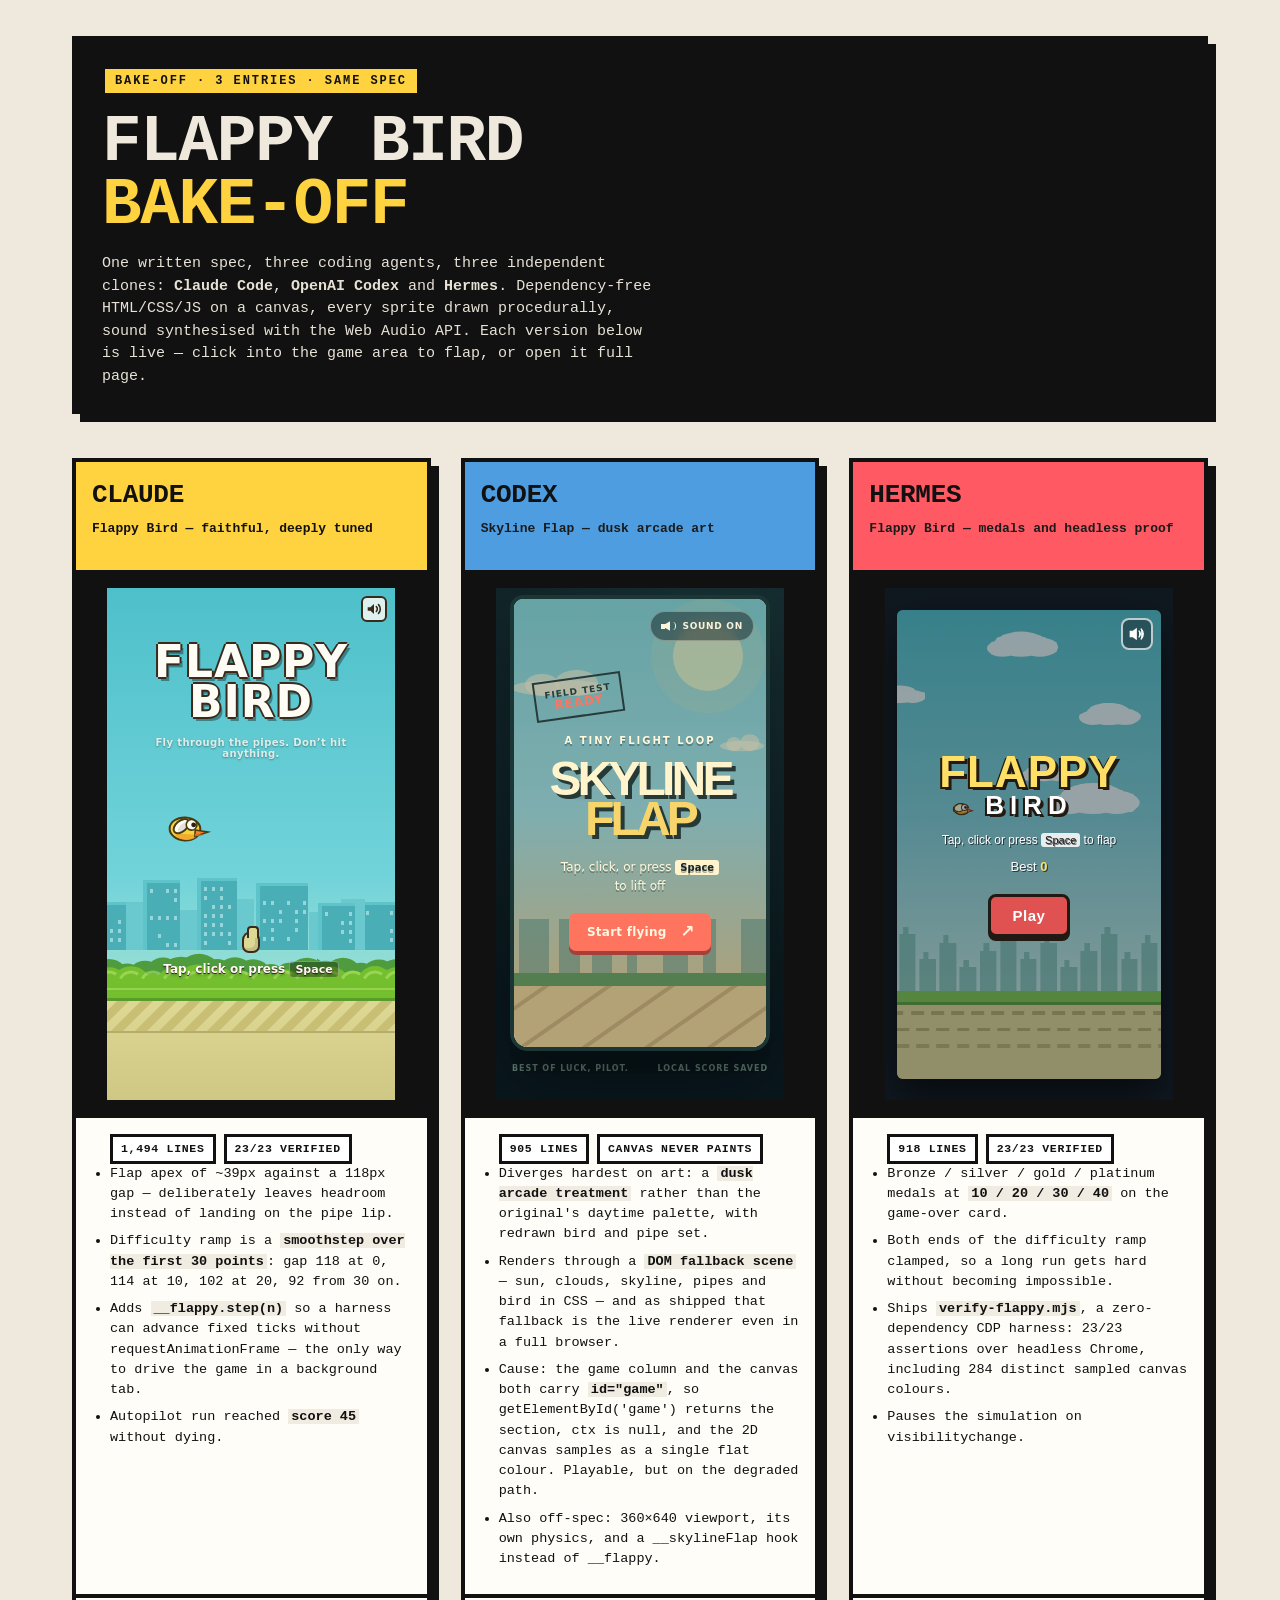
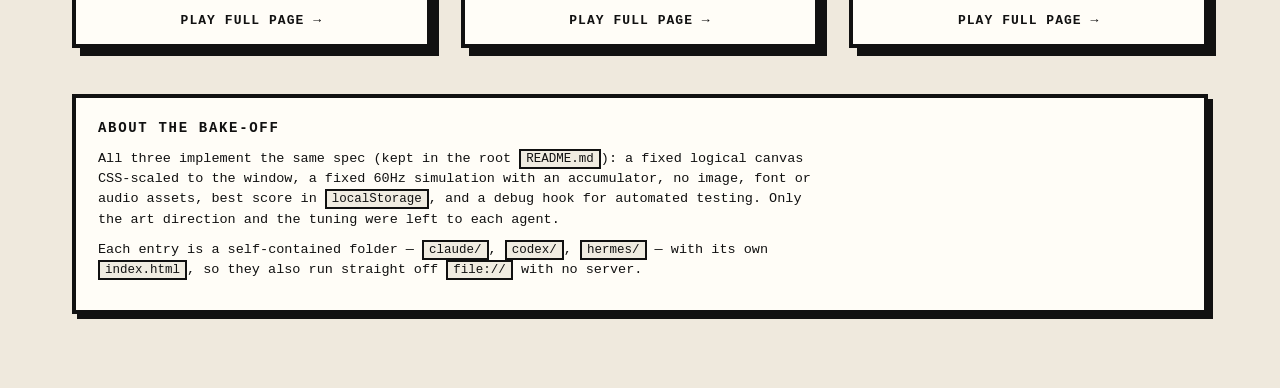
==== index.html @ 68c5ec22 "Flappy Bird bake-off: landing page and static site for all three entries Three independent clones of" ====
<!DOCTYPE html>
<html lang="en">
<head>
<meta charset="utf-8">
<meta name="viewport" content="width=device-width, initial-scale=1">
<title>Flappy Bird Bake-Off — claude vs codex vs hermes</title>
<style>
  :root {
    --ink: #111111;
    --paper: #efe9dd;
    --claude: #ffd23f;
    --codex: #4d9de0;
    --hermes: #ff5964;
    --shadow: 8px 8px 0 var(--ink);
    --shadow-sm: 5px 5px 0 var(--ink);
  }
  * { box-sizing: border-box; }
  html, body { margin: 0; }
  body {
    background: var(--paper);
    color: var(--ink);
    font: 16px/1.5 ui-monospace, "SF Mono", Menlo, Consolas, monospace;
    -webkit-font-smoothing: antialiased;
  }
  .wrap { max-width: 1180px; margin: 0 auto; padding: 36px 22px 72px; }

  header.masthead { border: 4px solid var(--ink); background: var(--ink); color: var(--paper); box-shadow: var(--shadow); padding: 26px 26px 22px; }
  .kicker { display: inline-block; background: var(--claude); color: var(--ink); border: 3px solid var(--ink); padding: 3px 10px; font-size: 12px; font-weight: 800; letter-spacing: .16em; text-transform: uppercase; margin-bottom: 16px; }
  h1 { margin: 0; font-size: clamp(34px, 6vw, 66px); line-height: .95; letter-spacing: -.02em; text-transform: uppercase; font-weight: 900; }
  h1 em { font-style: normal; color: var(--claude); }
  .masthead p { margin: 16px 0 0; max-width: 62ch; font-size: 15px; color: #e8e2d6; }
  .masthead a { color: var(--claude); }

  .grid { display: grid; grid-template-columns: repeat(3, 1fr); gap: 30px; margin-top: 44px; align-items: stretch; }
  @media (max-width: 900px) { .grid { grid-template-columns: 1fr; } }

  .card { border: 4px solid var(--ink); background: #fffdf7; box-shadow: var(--shadow); display: flex; flex-direction: column; }
  /* Fixed bar height: a subtitle that wraps at one width must not push that card's
     play area out of line with its neighbours. */
  .card > .bar { border-bottom: 4px solid var(--ink); padding: 14px 16px 12px; min-height: 112px; }
  .card.claude > .bar { background: var(--claude); }
  .card.codex  > .bar { background: var(--codex); }
  .card.hermes > .bar { background: var(--hermes); }
  .card h2 { margin: 0; font-size: 26px; font-weight: 900; letter-spacing: -.01em; text-transform: uppercase; }
  .card .sub { margin: 4px 0 0; font-size: 13px; font-weight: 700; }
  .card.codex .sub, .card.hermes .sub { color: #1b1b1b; }

  .stage { background: #111; border-bottom: 4px solid var(--ink); display: flex; justify-content: center; padding: 14px 0; }
  .stage iframe { width: 288px; height: 512px; max-width: 100%; border: 0; display: block; background: #70c5ce; }

  .body { padding: 16px 16px 18px; flex: 1; }
  .body ul { margin: 0; padding-left: 18px; font-size: 13.5px; }
  .body li { margin-bottom: 7px; }
  .body li b { background: #f0ece1; padding: 0 3px; }
  .stats { display: flex; gap: 8px; flex-wrap: wrap; margin: 0 0 14px; padding: 0; list-style: none; }
  .stats li { border: 3px solid var(--ink); padding: 3px 8px; font-size: 11.5px; font-weight: 800; letter-spacing: .06em; text-transform: uppercase; background: #fff; margin: 0; }

  .cta { display: block; text-align: center; text-decoration: none; color: var(--ink); font-weight: 900; text-transform: uppercase; letter-spacing: .08em; font-size: 13px; border-top: 4px solid var(--ink); padding: 13px 10px; background: #fffdf7; }
  .cta:hover { background: var(--ink); color: var(--paper); }

  footer { margin-top: 46px; border: 4px solid var(--ink); background: #fffdf7; box-shadow: var(--shadow-sm); padding: 20px 22px; font-size: 13.5px; }
  footer h3 { margin: 0 0 10px; font-size: 14px; text-transform: uppercase; letter-spacing: .12em; }
  footer p { margin: 0 0 10px; max-width: 90ch; }
  footer code { background: #f0ece1; border: 2px solid var(--ink); padding: 1px 5px; font-size: 12.5px; }
  footer a { color: var(--ink); font-weight: 700; }
</style>
</head>
<body>
<div class="wrap">

  <header class="masthead">
    <span class="kicker">Bake-off · 3 entries · same spec</span>
    <h1>Flappy Bird<br><em>Bake-Off</em></h1>
    <p>One written spec, three coding agents, three independent clones: <b>Claude Code</b>,
       <b>OpenAI Codex</b> and <b>Hermes</b>. Dependency-free HTML/CSS/JS on a canvas, every sprite
       drawn procedurally, sound synthesised with the Web Audio API. Each version below is live —
       click into the game area to flap, or open it full page.</p>
  </header>

  <main class="grid">

    <article class="card claude">
      <div class="bar">
        <h2>Claude</h2>
        <p class="sub">Flappy Bird — faithful, deeply tuned</p>
      </div>
      <div class="stage">
        <iframe src="claude/index.html" data-entry="claude" title="Claude's Flappy Bird" loading="lazy" allow="autoplay"></iframe>
      </div>
      <div class="body">
        <ul class="stats">
          <li>1,494 lines</li>
          <li>23/23 verified</li>
        </ul>
        <ul>
          <li>Flap apex of ~39px against a 118px gap — deliberately leaves headroom instead of landing on the pipe lip.</li>
          <li>Difficulty ramp is a <b>smoothstep over the first 30 points</b>: gap 118 at 0, 114 at 10, 102 at 20, 92 from 30 on.</li>
          <li>Adds <b>__flappy.step(n)</b> so a harness can advance fixed ticks without <code>requestAnimationFrame</code> — the only way to drive the game in a background tab.</li>
          <li>Autopilot run reached <b>score 45</b> without dying.</li>
        </ul>
      </div>
      <a class="cta" href="claude/index.html">Play full page →</a>
    </article>

    <article class="card codex">
      <div class="bar">
        <h2>Codex</h2>
        <p class="sub">Skyline Flap — dusk arcade art</p>
      </div>
      <div class="stage">
        <iframe src="codex/index.html" data-entry="codex" title="Codex's Skyline Flap" loading="lazy" allow="autoplay"></iframe>
      </div>
      <div class="body">
        <ul class="stats">
          <li>905 lines</li>
          <li>canvas never paints</li>
        </ul>
        <ul>
          <li>Diverges hardest on art: a <b>dusk arcade treatment</b> rather than the original's daytime palette, with redrawn bird and pipe set.</li>
          <li>Renders through a <b>DOM fallback scene</b> — sun, clouds, skyline, pipes and bird in CSS — and as shipped that fallback is the live renderer even in a full browser.</li>
          <li>Cause: the game column and the canvas both carry <b>id="game"</b>, so <code>getElementById('game')</code> returns the section, <code>ctx</code> is null, and the 2D canvas samples as a single flat colour. Playable, but on the degraded path.</li>
          <li>Also off-spec: 360×640 viewport, its own physics, and a <code>__skylineFlap</code> hook instead of <code>__flappy</code>.</li>
        </ul>
      </div>
      <a class="cta" href="codex/index.html">Play full page →</a>
    </article>

    <article class="card hermes">
      <div class="bar">
        <h2>Hermes</h2>
        <p class="sub">Flappy Bird — medals and headless proof</p>
      </div>
      <div class="stage">
        <iframe src="hermes/index.html" data-entry="hermes" title="Hermes' Flappy Bird" loading="lazy" allow="autoplay"></iframe>
      </div>
      <div class="body">
        <ul class="stats">
          <li>918 lines</li>
          <li>23/23 verified</li>
        </ul>
        <ul>
          <li>Bronze / silver / gold / platinum medals at <b>10 / 20 / 30 / 40</b> on the game-over card.</li>
          <li>Both ends of the difficulty ramp clamped, so a long run gets hard without becoming impossible.</li>
          <li>Ships <b>verify-flappy.mjs</b>, a zero-dependency CDP harness: 23/23 assertions over headless Chrome, including 284 distinct sampled canvas colours.</li>
          <li>Pauses the simulation on <code>visibilitychange</code>.</li>
        </ul>
      </div>
      <a class="cta" href="hermes/index.html">Play full page →</a>
    </article>

  </main>

  <footer>
    <h3>About the bake-off</h3>
    <p>All three implement the same spec (kept in the root <code>README.md</code>): a fixed logical
       canvas CSS-scaled to the window, a fixed 60Hz simulation with an accumulator, no image, font
       or audio assets, best score in <code>localStorage</code>, and a debug hook for automated
       testing. Only the art direction and the tuning were left to each agent.</p>
    <p>Each entry is a self-contained folder — <code>claude/</code>, <code>codex/</code>,
       <code>hermes/</code> — with its own <code>index.html</code>, so they also run straight off
       <code>file://</code> with no server.</p>
  </footer>

</div>

<script>
  // Each entry is a whole page, not just a canvas. Claude's and Hermes' layouts centre
  // their 288x512 canvas in the viewport, so those frames need nothing doing to them.
  // Skyline Flap puts its masthead above the play area, so its frame is nudged down to
  // frame the game instead of the wordmark. Cross-origin frames (file://) are left alone.
  const FRAME_OFFSET = { codex: 104 };
  document.querySelectorAll('.card iframe').forEach((frame) => {
    const offset = FRAME_OFFSET[frame.dataset.entry];
    frame.addEventListener('load', () => {
      try {
        const doc = frame.contentDocument;
        const style = doc.createElement('style');
        style.textContent = ':root{scrollbar-width:none}::-webkit-scrollbar{display:none}';
        doc.head.appendChild(style);
        if (offset) {
          doc.documentElement.style.overflow = 'hidden';
          frame.contentWindow.scrollTo(0, offset);
        }
      } catch (err) { /* cross-origin: show the frame exactly as it loads */ }
    });
  });
</script>
</body>
</html>
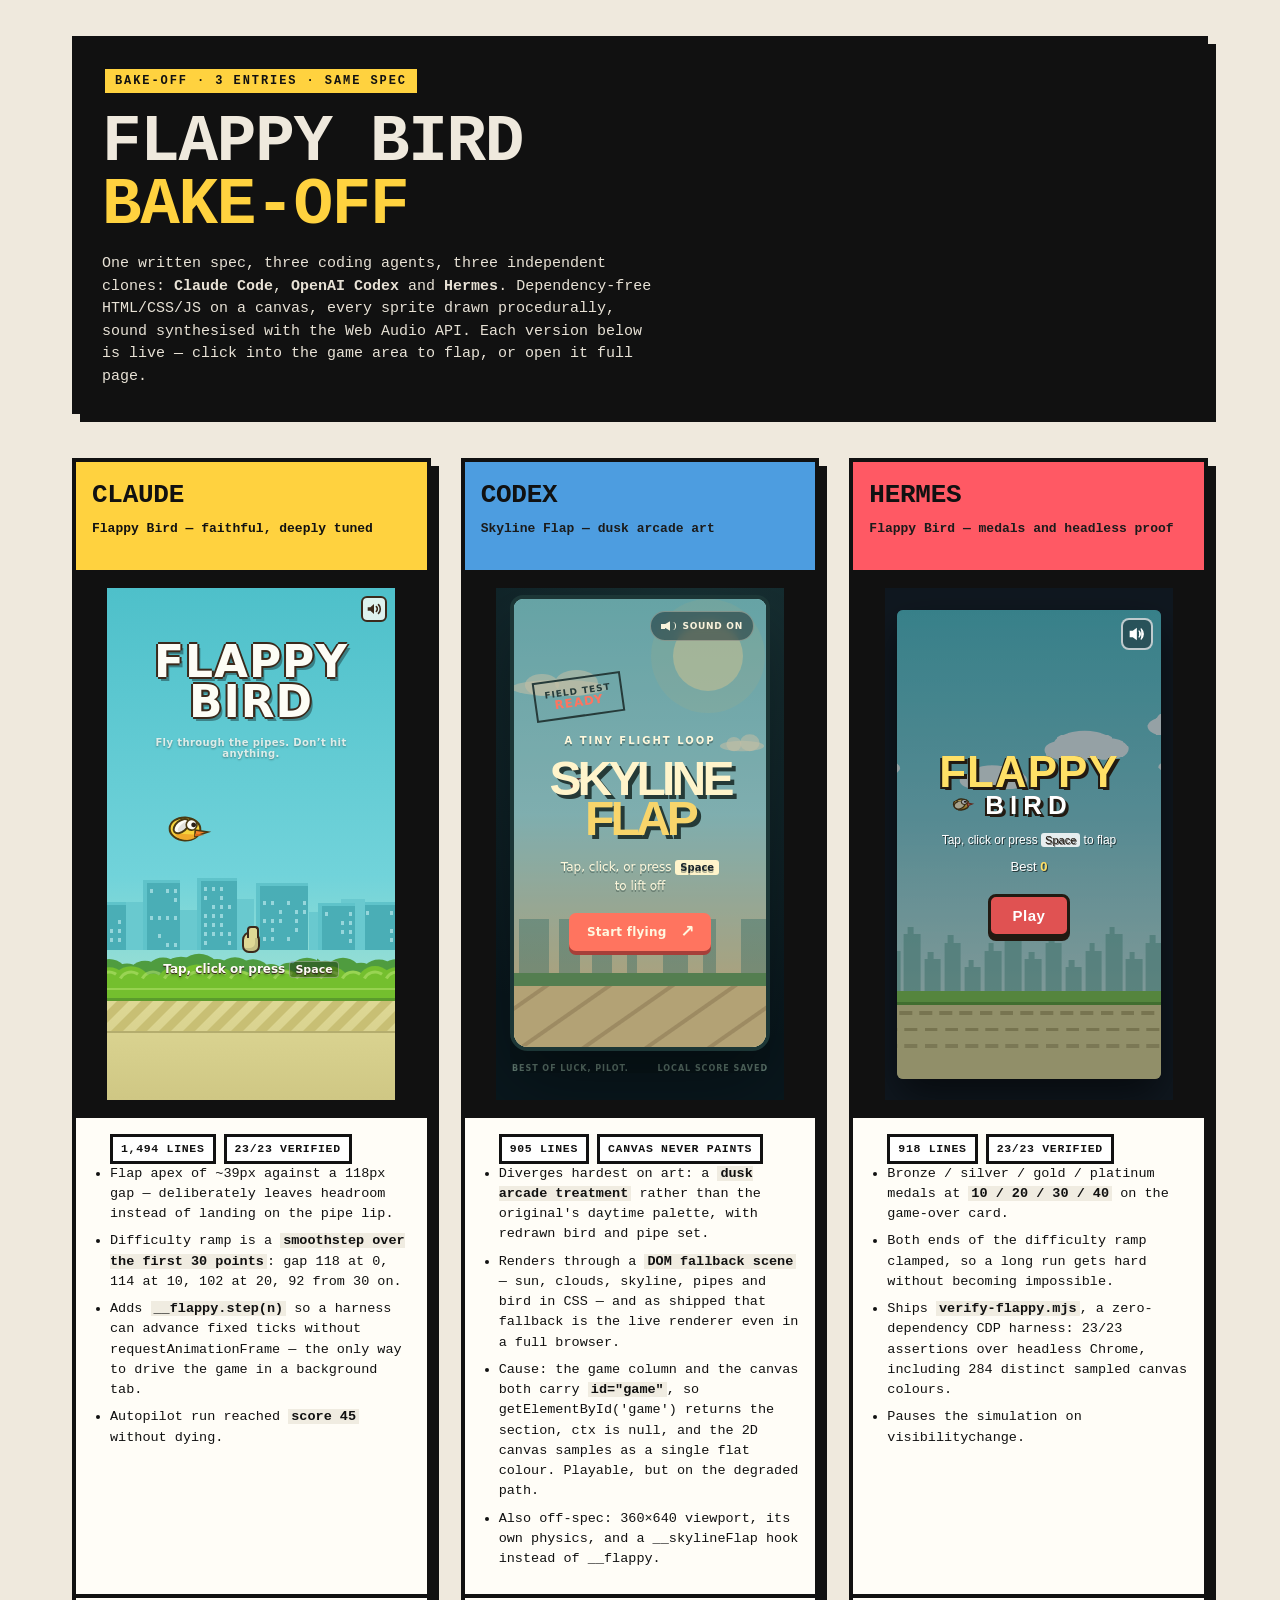
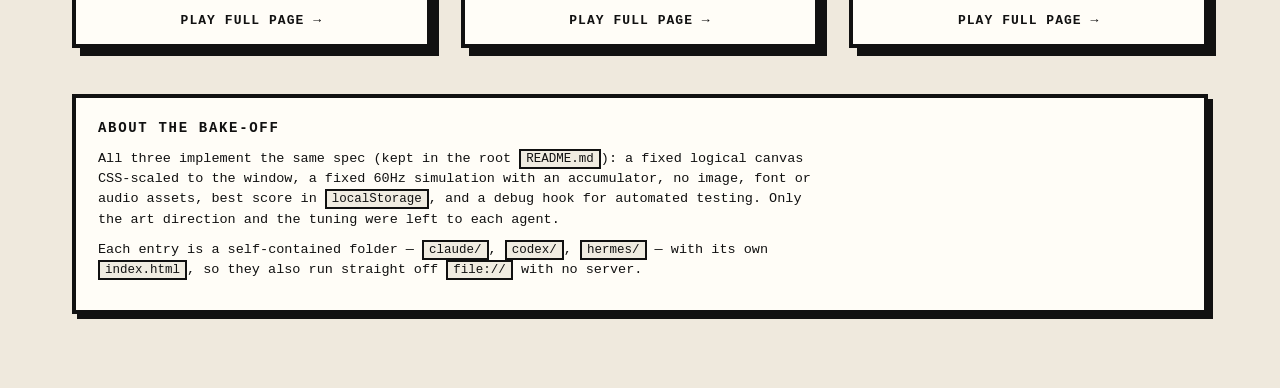
==== commit 3a2166e0: "Landing page: render all three previews when the page is itself embedded Nested loading="lazy" ifram" ====
--- a/index.html
+++ b/index.html
@@ -32,7 +32,9 @@
   .masthead a { color: var(--claude); }
 
   .grid { display: grid; grid-template-columns: repeat(3, 1fr); gap: 30px; margin-top: 44px; align-items: stretch; }
-  @media (max-width: 900px) { .grid { grid-template-columns: 1fr; } }
+  /* Three columns only when a 288px stage genuinely fits in each card
+     (3 x 296 card + 2 x 30 gap + 44 page padding = 992). */
+  @media (max-width: 1000px) { .grid { grid-template-columns: 1fr; } }
 
   .card { border: 4px solid var(--ink); background: #fffdf7; box-shadow: var(--shadow); display: flex; flex-direction: column; }
   /* Fixed bar height: a subtitle that wraps at one width must not push that card's
@@ -85,7 +87,7 @@
         <p class="sub">Flappy Bird — faithful, deeply tuned</p>
       </div>
       <div class="stage">
-        <iframe src="claude/index.html" data-entry="claude" title="Claude's Flappy Bird" loading="lazy" allow="autoplay"></iframe>
+        <iframe src="claude/index.html" data-entry="claude" title="Claude's Flappy Bird" allow="autoplay"></iframe>
       </div>
       <div class="body">
         <ul class="stats">
@@ -108,7 +110,7 @@
         <p class="sub">Skyline Flap — dusk arcade art</p>
       </div>
       <div class="stage">
-        <iframe src="codex/index.html" data-entry="codex" title="Codex's Skyline Flap" loading="lazy" allow="autoplay"></iframe>
+        <iframe src="codex/index.html" data-entry="codex" title="Codex's Skyline Flap" allow="autoplay"></iframe>
       </div>
       <div class="body">
         <ul class="stats">
@@ -131,7 +133,7 @@
         <p class="sub">Flappy Bird — medals and headless proof</p>
       </div>
       <div class="stage">
-        <iframe src="hermes/index.html" data-entry="hermes" title="Hermes' Flappy Bird" loading="lazy" allow="autoplay"></iframe>
+        <iframe src="hermes/index.html" data-entry="hermes" title="Hermes' Flappy Bird" allow="autoplay"></iframe>
       </div>
       <div class="body">
         <ul class="stats">
@@ -168,6 +170,10 @@
   // their 288x512 canvas in the viewport, so those frames need nothing doing to them.
   // Skyline Flap puts its masthead above the play area, so its frame is nudged down to
   // frame the game instead of the wordmark. Cross-origin frames (file://) are left alone.
+  //
+  // The frames are deliberately NOT loading="lazy": when this page is itself embedded in
+  // someone else's iframe (a narrower one stacks the cards into a column), the previews
+  // below the frame's own fold would never load and would sit blank until scrolled to.
   const FRAME_OFFSET = { codex: 104 };
   document.querySelectorAll('.card iframe').forEach((frame) => {
     const offset = FRAME_OFFSET[frame.dataset.entry];
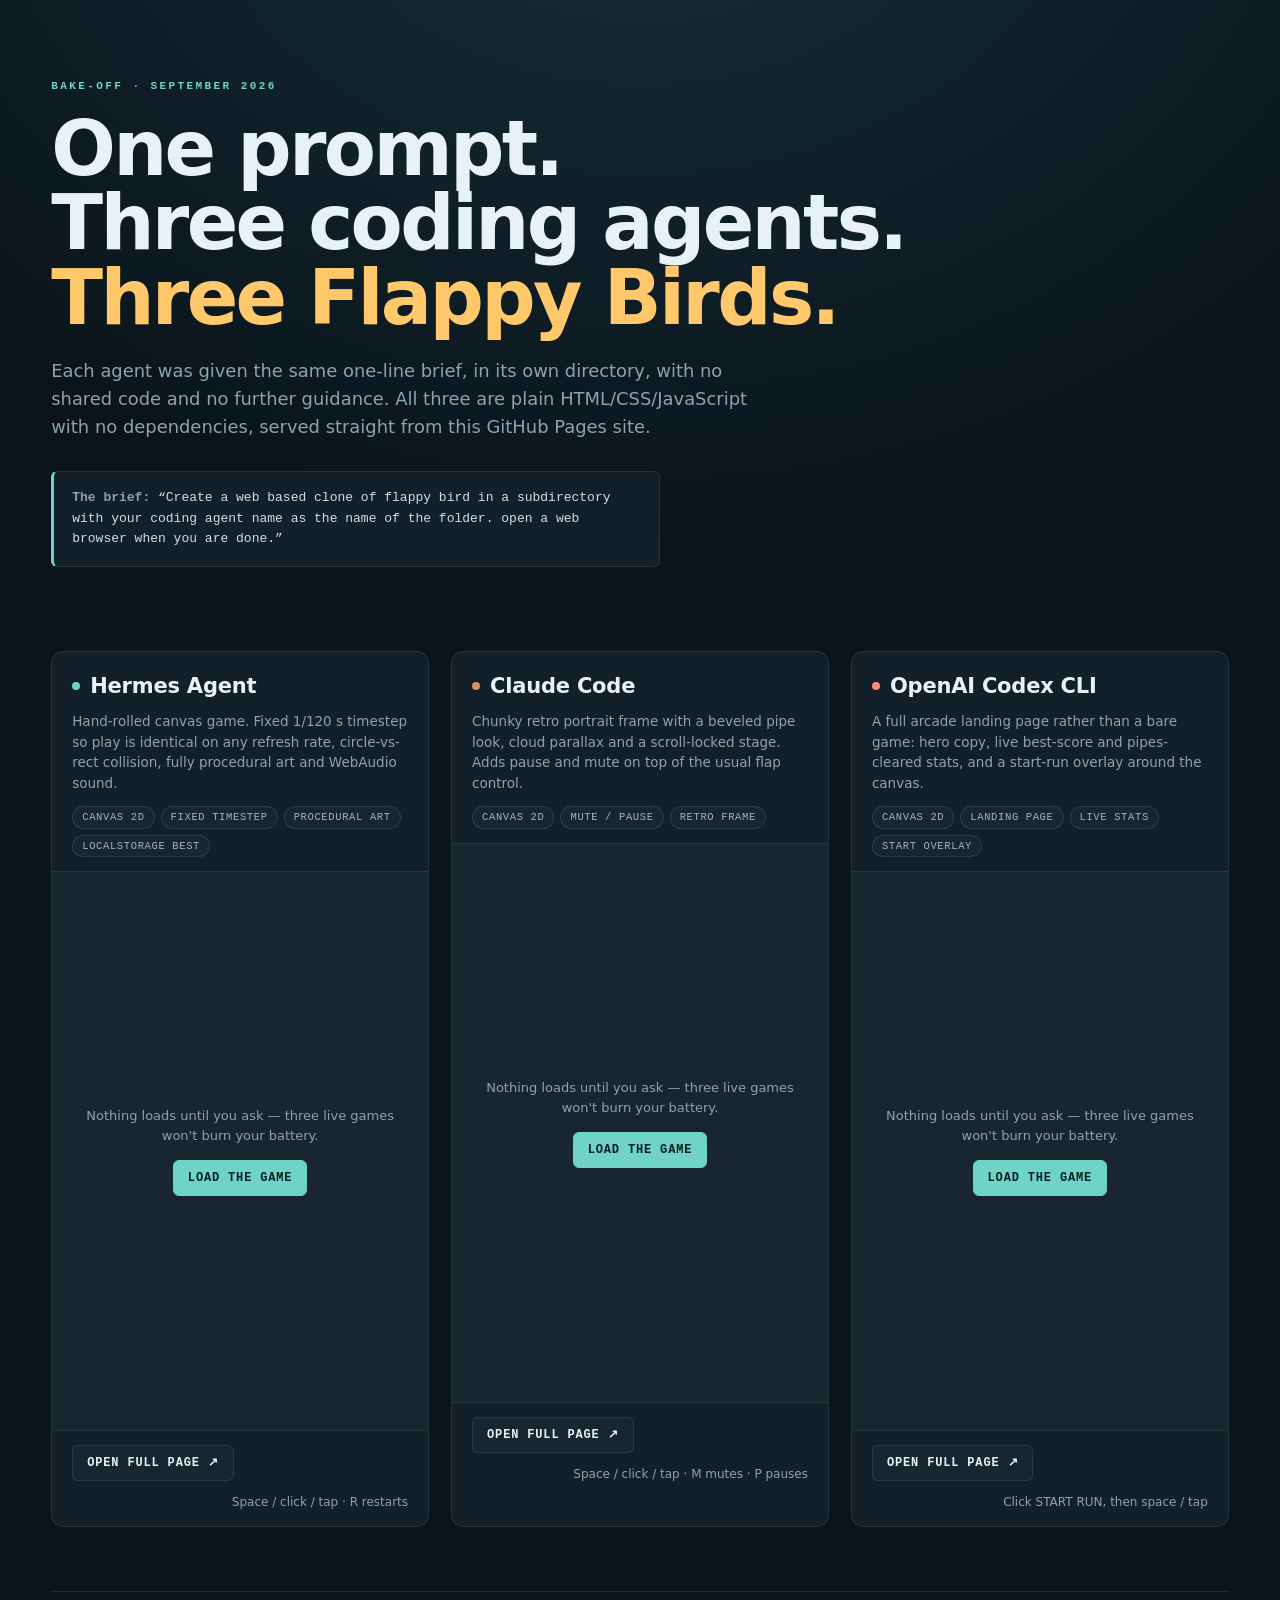
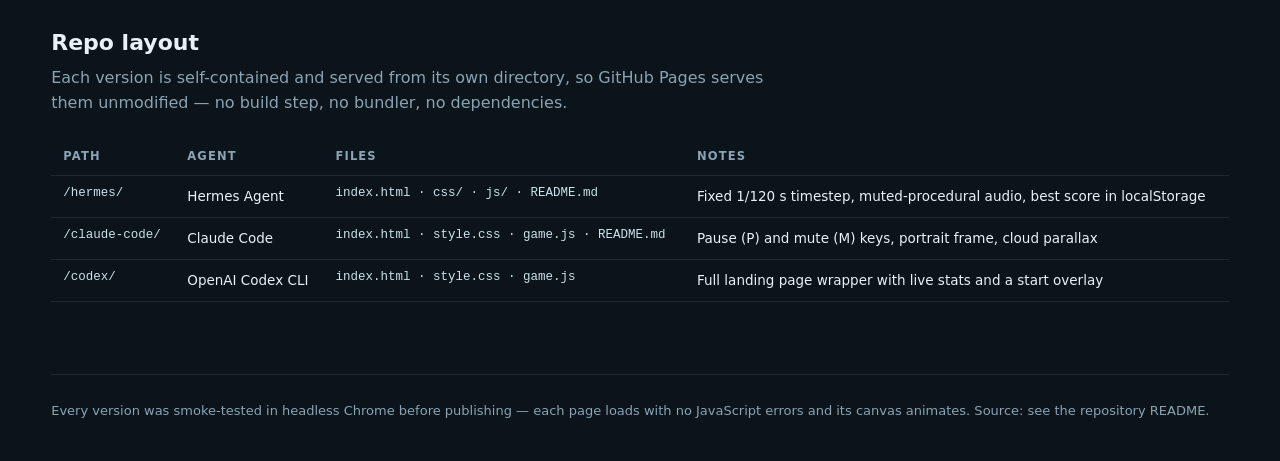
==== commit f666ed4b: "Add three Flappy Bird clones from three coding agents One prompt, three independent implementations," ====
--- a/index.html
+++ b/index.html
@@ -3,191 +3,255 @@
 <head>
 <meta charset="utf-8">
 <meta name="viewport" content="width=device-width, initial-scale=1">
-<title>Flappy Bird Bake-Off — claude vs codex vs hermes</title>
+<title>Flappy Bird Bake-Off — three coding agents, one prompt</title>
+<meta name="description" content="The same one-line prompt given to three coding agents. Three playable Flappy Bird clones, side by side.">
+<link rel="icon" href="data:image/svg+xml,<svg xmlns='http://www.w3.org/2000/svg' viewBox='0 0 32 32'><text y='26' font-size='26'>🐦</text></svg>">
 <style>
   :root {
-    --ink: #111111;
-    --paper: #efe9dd;
-    --claude: #ffd23f;
-    --codex: #4d9de0;
-    --hermes: #ff5964;
-    --shadow: 8px 8px 0 var(--ink);
-    --shadow-sm: 5px 5px 0 var(--ink);
+    --bg: #0b141b;
+    --panel: #132029;
+    --panel-2: #17262f;
+    --line: rgba(255, 255, 255, .09);
+    --ink: #e8f1f6;
+    --muted: #8ba3b2;
+    --accent: #6fd3c7;
+    --accent-2: #ffc86b;
   }
   * { box-sizing: border-box; }
-  html, body { margin: 0; }
+  html { scroll-behavior: smooth; }
   body {
-    background: var(--paper);
+    margin: 0;
+    background: radial-gradient(120% 60% at 50% -10%, #16303a, var(--bg) 60%);
     color: var(--ink);
-    font: 16px/1.5 ui-monospace, "SF Mono", Menlo, Consolas, monospace;
+    font: 16px/1.55 ui-sans-serif, system-ui, -apple-system, "Segoe UI", Roboto, sans-serif;
     -webkit-font-smoothing: antialiased;
   }
-  .wrap { max-width: 1180px; margin: 0 auto; padding: 36px 22px 72px; }
-
-  header.masthead { border: 4px solid var(--ink); background: var(--ink); color: var(--paper); box-shadow: var(--shadow); padding: 26px 26px 22px; }
-  .kicker { display: inline-block; background: var(--claude); color: var(--ink); border: 3px solid var(--ink); padding: 3px 10px; font-size: 12px; font-weight: 800; letter-spacing: .16em; text-transform: uppercase; margin-bottom: 16px; }
-  h1 { margin: 0; font-size: clamp(34px, 6vw, 66px); line-height: .95; letter-spacing: -.02em; text-transform: uppercase; font-weight: 900; }
-  h1 em { font-style: normal; color: var(--claude); }
-  .masthead p { margin: 16px 0 0; max-width: 62ch; font-size: 15px; color: #e8e2d6; }
-  .masthead a { color: var(--claude); }
-
-  .grid { display: grid; grid-template-columns: repeat(3, 1fr); gap: 30px; margin-top: 44px; align-items: stretch; }
-  /* Three columns only when a 288px stage genuinely fits in each card
-     (3 x 296 card + 2 x 30 gap + 44 page padding = 992). */
-  @media (max-width: 1000px) { .grid { grid-template-columns: 1fr; } }
-
-  .card { border: 4px solid var(--ink); background: #fffdf7; box-shadow: var(--shadow); display: flex; flex-direction: column; }
-  /* Fixed bar height: a subtitle that wraps at one width must not push that card's
-     play area out of line with its neighbours. */
-  .card > .bar { border-bottom: 4px solid var(--ink); padding: 14px 16px 12px; min-height: 112px; }
-  .card.claude > .bar { background: var(--claude); }
-  .card.codex  > .bar { background: var(--codex); }
-  .card.hermes > .bar { background: var(--hermes); }
-  .card h2 { margin: 0; font-size: 26px; font-weight: 900; letter-spacing: -.01em; text-transform: uppercase; }
-  .card .sub { margin: 4px 0 0; font-size: 13px; font-weight: 700; }
-  .card.codex .sub, .card.hermes .sub { color: #1b1b1b; }
-
-  .stage { background: #111; border-bottom: 4px solid var(--ink); display: flex; justify-content: center; padding: 14px 0; }
-  .stage iframe { width: 288px; height: 512px; max-width: 100%; border: 0; display: block; background: #70c5ce; }
-
-  .body { padding: 16px 16px 18px; flex: 1; }
-  .body ul { margin: 0; padding-left: 18px; font-size: 13.5px; }
-  .body li { margin-bottom: 7px; }
-  .body li b { background: #f0ece1; padding: 0 3px; }
-  .stats { display: flex; gap: 8px; flex-wrap: wrap; margin: 0 0 14px; padding: 0; list-style: none; }
-  .stats li { border: 3px solid var(--ink); padding: 3px 8px; font-size: 11.5px; font-weight: 800; letter-spacing: .06em; text-transform: uppercase; background: #fff; margin: 0; }
-
-  .cta { display: block; text-align: center; text-decoration: none; color: var(--ink); font-weight: 900; text-transform: uppercase; letter-spacing: .08em; font-size: 13px; border-top: 4px solid var(--ink); padding: 13px 10px; background: #fffdf7; }
-  .cta:hover { background: var(--ink); color: var(--paper); }
-
-  footer { margin-top: 46px; border: 4px solid var(--ink); background: #fffdf7; box-shadow: var(--shadow-sm); padding: 20px 22px; font-size: 13.5px; }
-  footer h3 { margin: 0 0 10px; font-size: 14px; text-transform: uppercase; letter-spacing: .12em; }
-  footer p { margin: 0 0 10px; max-width: 90ch; }
-  footer code { background: #f0ece1; border: 2px solid var(--ink); padding: 1px 5px; font-size: 12.5px; }
-  footer a { color: var(--ink); font-weight: 700; }
+  .wrap { width: min(1200px, 92vw); margin: 0 auto; }
+
+  header.hero { padding: clamp(48px, 9vh, 104px) 0 40px; }
+  .kicker {
+    font: 600 11px/1 ui-monospace, "SF Mono", Menlo, Consolas, monospace;
+    letter-spacing: .22em; text-transform: uppercase; color: var(--accent);
+    margin: 0 0 20px;
+  }
+  h1 {
+    margin: 0;
+    font-size: clamp(38px, 6.4vw, 76px);
+    line-height: .98;
+    letter-spacing: -.035em;
+    font-weight: 700;
+  }
+  h1 em { font-style: normal; color: var(--accent-2); }
+  .lede { color: var(--muted); max-width: 62ch; margin: 22px 0 0; font-size: clamp(15px, 1.4vw, 18px); }
+  .prompt {
+    margin: 30px 0 0;
+    padding: 16px 18px;
+    background: var(--panel);
+    border: 1px solid var(--line);
+    border-left: 3px solid var(--accent);
+    border-radius: 6px;
+    font: 13px/1.6 ui-monospace, "SF Mono", Menlo, Consolas, monospace;
+    color: #cbe0e8;
+    max-width: 78ch;
+  }
+  .prompt b { color: var(--muted); font-weight: 600; }
+
+  main { padding-bottom: 72px; }
+  .grid {
+    display: grid;
+    grid-template-columns: repeat(auto-fit, minmax(320px, 1fr));
+    gap: 22px;
+    margin-top: 44px;
+  }
+  .card {
+    display: flex;
+    flex-direction: column;
+    background: var(--panel);
+    border: 1px solid var(--line);
+    border-radius: 12px;
+    overflow: hidden;
+  }
+  .card-head { padding: 18px 20px 14px; border-bottom: 1px solid var(--line); }
+  .card-head h2 { margin: 0; font-size: 21px; letter-spacing: -.01em; display: flex; align-items: center; gap: 10px; }
+  .card-head h2 .dot { width: 8px; height: 8px; border-radius: 50%; background: var(--accent); flex: none; }
+  .card.claude-code h2 .dot { background: #d9925f; }
+  .card.codex h2 .dot { background: #ff8a75; }
+  .card-head p { margin: 8px 0 0; color: var(--muted); font-size: 13.5px; }
+  .tags { display: flex; flex-wrap: wrap; gap: 6px; margin: 12px 0 0; }
+  .tag {
+    font: 500 10.5px/1 ui-monospace, "SF Mono", Menlo, Consolas, monospace;
+    letter-spacing: .06em; text-transform: uppercase;
+    color: #9fb6c2; border: 1px solid var(--line); border-radius: 999px;
+    padding: 5px 9px; background: var(--panel-2);
+  }
+  .stage {
+    position: relative;
+    height: min(62vh, 560px);
+    background: var(--panel-2);
+    display: flex;
+    align-items: center;
+    justify-content: center;
+    overflow: hidden;
+  }
+  .card.codex .stage { height: min(62vh, 560px); }
+  .stage iframe { width: 100%; height: 100%; border: 0; display: block; background: #000; }
+  .placeholder { text-align: center; padding: 24px; }
+  .placeholder p { color: var(--muted); font-size: 13px; margin: 0 0 14px; }
+  .card-foot {
+    display: flex; align-items: center; gap: 12px;
+    padding: 14px 20px; border-top: 1px solid var(--line);
+    flex-wrap: wrap;
+  }
+  .btn {
+    font: 600 12px/1 ui-monospace, "SF Mono", Menlo, Consolas, monospace;
+    letter-spacing: .07em; text-transform: uppercase;
+    padding: 11px 14px; border-radius: 6px; cursor: pointer;
+    border: 1px solid var(--line); background: var(--panel-2); color: var(--ink);
+    text-decoration: none; display: inline-block;
+  }
+  .btn:hover { border-color: rgba(255, 255, 255, .25); }
+  .btn.primary { background: var(--accent); border-color: var(--accent); color: #08201d; }
+  .btn.primary:hover { filter: brightness(1.08); }
+  .foot-note { color: var(--muted); font-size: 12px; margin-left: auto; }
+
+  section.how { margin-top: 64px; border-top: 1px solid var(--line); padding-top: 34px; }
+  section.how h2 { font-size: 22px; margin: 0 0 6px; }
+  section.how p { color: var(--muted); max-width: 74ch; margin: 0 0 22px; }
+  table { border-collapse: collapse; width: 100%; font-size: 13.5px; }
+  th, td { text-align: left; padding: 10px 12px; border-bottom: 1px solid var(--line); vertical-align: top; }
+  th { color: var(--muted); font-weight: 600; font-size: 11.5px; letter-spacing: .1em; text-transform: uppercase; }
+  td code, .mono { font: 12.5px ui-monospace, "SF Mono", Menlo, Consolas, monospace; color: #cbe0e8; }
+  footer { border-top: 1px solid var(--line); padding: 26px 0 40px; color: var(--muted); font-size: 13px; }
+  footer a { color: var(--accent); }
 </style>
 </head>
 <body>
 <div class="wrap">
 
-  <header class="masthead">
-    <span class="kicker">Bake-off · 3 entries · same spec</span>
-    <h1>Flappy Bird<br><em>Bake-Off</em></h1>
-    <p>One written spec, three coding agents, three independent clones: <b>Claude Code</b>,
-       <b>OpenAI Codex</b> and <b>Hermes</b>. Dependency-free HTML/CSS/JS on a canvas, every sprite
-       drawn procedurally, sound synthesised with the Web Audio API. Each version below is live —
-       click into the game area to flap, or open it full page.</p>
+  <header class="hero">
+    <p class="kicker">Bake-off · September 2026</p>
+    <h1>One prompt.<br>Three coding agents.<br><em>Three Flappy Birds.</em></h1>
+    <p class="lede">
+      Each agent was given the same one-line brief, in its own directory, with no shared code
+      and no further guidance. All three are plain HTML/CSS/JavaScript with no dependencies,
+      served straight from this GitHub Pages site.
+    </p>
+    <p class="prompt"><b>The brief:</b> “Create a web based clone of flappy bird in a subdirectory with your coding agent name as the name of the folder. open a web browser when you are done.”</p>
   </header>
 
-  <main class="grid">
-
-    <article class="card claude">
-      <div class="bar">
-        <h2>Claude</h2>
-        <p class="sub">Flappy Bird — faithful, deeply tuned</p>
+  <main>
+    <div class="grid">
+
+      <div class="card hermes" id="card-hermes">
+        <div class="card-head">
+          <h2><span class="dot"></span>Hermes Agent</h2>
+          <p>Hand-rolled canvas game. Fixed 1/120&nbsp;s timestep so play is identical on any refresh rate, circle-vs-rect collision, fully procedural art and WebAudio sound.</p>
+          <div class="tags">
+            <span class="tag">Canvas 2D</span>
+            <span class="tag">Fixed timestep</span>
+            <span class="tag">Procedural art</span>
+            <span class="tag">localStorage best</span>
+          </div>
+        </div>
+        <div class="stage" data-src="hermes/" data-title="Hermes Agent">
+          <div class="placeholder">
+            <p>Nothing loads until you ask — three live games won't burn your battery.</p>
+            <button class="btn primary" type="button" data-load>Load the game</button>
+          </div>
+        </div>
+        <div class="card-foot">
+          <a class="btn" href="hermes/">Open full page ↗</a>
+          <span class="foot-note">Space / click / tap · R restarts</span>
+        </div>
       </div>
-      <div class="stage">
-        <iframe src="claude/index.html" data-entry="claude" title="Claude's Flappy Bird" allow="autoplay"></iframe>
+
+      <div class="card claude-code" id="card-claude-code">
+        <div class="card-head">
+          <h2><span class="dot"></span>Claude Code</h2>
+          <p>Chunky retro portrait frame with a beveled pipe look, cloud parallax and a scroll-locked stage. Adds pause and mute on top of the usual flap control.</p>
+          <div class="tags">
+            <span class="tag">Canvas 2D</span>
+            <span class="tag">Mute / pause</span>
+            <span class="tag">Retro frame</span>
+          </div>
+        </div>
+        <div class="stage" data-src="claude-code/" data-title="Claude Code">
+          <div class="placeholder">
+            <p>Nothing loads until you ask — three live games won't burn your battery.</p>
+            <button class="btn primary" type="button" data-load>Load the game</button>
+          </div>
+        </div>
+        <div class="card-foot">
+          <a class="btn" href="claude-code/">Open full page ↗</a>
+          <span class="foot-note">Space / click / tap · M mutes · P pauses</span>
+        </div>
       </div>
-      <div class="body">
-        <ul class="stats">
-          <li>1,494 lines</li>
-          <li>23/23 verified</li>
-        </ul>
-        <ul>
-          <li>Flap apex of ~39px against a 118px gap — deliberately leaves headroom instead of landing on the pipe lip.</li>
-          <li>Difficulty ramp is a <b>smoothstep over the first 30 points</b>: gap 118 at 0, 114 at 10, 102 at 20, 92 from 30 on.</li>
-          <li>Adds <b>__flappy.step(n)</b> so a harness can advance fixed ticks without <code>requestAnimationFrame</code> — the only way to drive the game in a background tab.</li>
-          <li>Autopilot run reached <b>score 45</b> without dying.</li>
-        </ul>
+
+      <div class="card codex" id="card-codex">
+        <div class="card-head">
+          <h2><span class="dot"></span>OpenAI Codex CLI</h2>
+          <p>A full arcade landing page rather than a bare game: hero copy, live best-score and pipes-cleared stats, and a start-run overlay around the canvas.</p>
+          <div class="tags">
+            <span class="tag">Canvas 2D</span>
+            <span class="tag">Landing page</span>
+            <span class="tag">Live stats</span>
+            <span class="tag">Start overlay</span>
+          </div>
+        </div>
+        <div class="stage" data-src="codex/" data-title="OpenAI Codex CLI">
+          <div class="placeholder">
+            <p>Nothing loads until you ask — three live games won't burn your battery.</p>
+            <button class="btn primary" type="button" data-load>Load the game</button>
+          </div>
+        </div>
+        <div class="card-foot">
+          <a class="btn" href="codex/">Open full page ↗</a>
+          <span class="foot-note">Click START RUN, then space / tap</span>
+        </div>
       </div>
-      <a class="cta" href="claude/index.html">Play full page →</a>
-    </article>
-
-    <article class="card codex">
-      <div class="bar">
-        <h2>Codex</h2>
-        <p class="sub">Skyline Flap — dusk arcade art</p>
-      </div>
-      <div class="stage">
-        <iframe src="codex/index.html" data-entry="codex" title="Codex's Skyline Flap" allow="autoplay"></iframe>
-      </div>
-      <div class="body">
-        <ul class="stats">
-          <li>905 lines</li>
-          <li>canvas never paints</li>
-        </ul>
-        <ul>
-          <li>Diverges hardest on art: a <b>dusk arcade treatment</b> rather than the original's daytime palette, with redrawn bird and pipe set.</li>
-          <li>Renders through a <b>DOM fallback scene</b> — sun, clouds, skyline, pipes and bird in CSS — and as shipped that fallback is the live renderer even in a full browser.</li>
-          <li>Cause: the game column and the canvas both carry <b>id="game"</b>, so <code>getElementById('game')</code> returns the section, <code>ctx</code> is null, and the 2D canvas samples as a single flat colour. Playable, but on the degraded path.</li>
-          <li>Also off-spec: 360×640 viewport, its own physics, and a <code>__skylineFlap</code> hook instead of <code>__flappy</code>.</li>
-        </ul>
-      </div>
-      <a class="cta" href="codex/index.html">Play full page →</a>
-    </article>
-
-    <article class="card hermes">
-      <div class="bar">
-        <h2>Hermes</h2>
-        <p class="sub">Flappy Bird — medals and headless proof</p>
-      </div>
-      <div class="stage">
-        <iframe src="hermes/index.html" data-entry="hermes" title="Hermes' Flappy Bird" allow="autoplay"></iframe>
-      </div>
-      <div class="body">
-        <ul class="stats">
-          <li>918 lines</li>
-          <li>23/23 verified</li>
-        </ul>
-        <ul>
-          <li>Bronze / silver / gold / platinum medals at <b>10 / 20 / 30 / 40</b> on the game-over card.</li>
-          <li>Both ends of the difficulty ramp clamped, so a long run gets hard without becoming impossible.</li>
-          <li>Ships <b>verify-flappy.mjs</b>, a zero-dependency CDP harness: 23/23 assertions over headless Chrome, including 284 distinct sampled canvas colours.</li>
-          <li>Pauses the simulation on <code>visibilitychange</code>.</li>
-        </ul>
-      </div>
-      <a class="cta" href="hermes/index.html">Play full page →</a>
-    </article>
-
+
+    </div>
+
+    <section class="how">
+      <h2>Repo layout</h2>
+      <p>
+        Each version is self-contained and served from its own directory, so GitHub Pages
+        serves them unmodified — no build step, no bundler, no dependencies.
+      </p>
+      <table>
+        <thead>
+          <tr><th>Path</th><th>Agent</th><th>Files</th><th>Notes</th></tr>
+        </thead>
+        <tbody>
+          <tr><td class="mono">/hermes/</td><td>Hermes Agent</td><td class="mono">index.html · css/ · js/ · README.md</td><td>Fixed 1/120&nbsp;s timestep, muted-procedural audio, best score in localStorage</td></tr>
+          <tr><td class="mono">/claude-code/</td><td>Claude Code</td><td class="mono">index.html · style.css · game.js · README.md</td><td>Pause (P) and mute (M) keys, portrait frame, cloud parallax</td></tr>
+          <tr><td class="mono">/codex/</td><td>OpenAI Codex CLI</td><td class="mono">index.html · style.css · game.js</td><td>Full landing page wrapper with live stats and a start overlay</td></tr>
+        </tbody>
+      </table>
+    </section>
   </main>
 
   <footer>
-    <h3>About the bake-off</h3>
-    <p>All three implement the same spec (kept in the root <code>README.md</code>): a fixed logical
-       canvas CSS-scaled to the window, a fixed 60Hz simulation with an accumulator, no image, font
-       or audio assets, best score in <code>localStorage</code>, and a debug hook for automated
-       testing. Only the art direction and the tuning were left to each agent.</p>
-    <p>Each entry is a self-contained folder — <code>claude/</code>, <code>codex/</code>,
-       <code>hermes/</code> — with its own <code>index.html</code>, so they also run straight off
-       <code>file://</code> with no server.</p>
+    Every version was smoke-tested in headless Chrome before publishing — each page loads with no
+    JavaScript errors and its canvas animates. Source: see the repository README.
   </footer>
 
 </div>
 
 <script>
-  // Each entry is a whole page, not just a canvas. Claude's and Hermes' layouts centre
-  // their 288x512 canvas in the viewport, so those frames need nothing doing to them.
-  // Skyline Flap puts its masthead above the play area, so its frame is nudged down to
-  // frame the game instead of the wordmark. Cross-origin frames (file://) are left alone.
-  //
-  // The frames are deliberately NOT loading="lazy": when this page is itself embedded in
-  // someone else's iframe (a narrower one stacks the cards into a column), the previews
-  // below the frame's own fold would never load and would sit blank until scrolled to.
-  const FRAME_OFFSET = { codex: 104 };
-  document.querySelectorAll('.card iframe').forEach((frame) => {
-    const offset = FRAME_OFFSET[frame.dataset.entry];
-    frame.addEventListener('load', () => {
-      try {
-        const doc = frame.contentDocument;
-        const style = doc.createElement('style');
-        style.textContent = ':root{scrollbar-width:none}::-webkit-scrollbar{display:none}';
-        doc.head.appendChild(style);
-        if (offset) {
-          doc.documentElement.style.overflow = 'hidden';
-          frame.contentWindow.scrollTo(0, offset);
-        }
-      } catch (err) { /* cross-origin: show the frame exactly as it loads */ }
+  // Load a game into its card only on demand: keeps the landing page light and
+  // avoids running three animation loops at once.
+  document.querySelectorAll('.stage').forEach(function (stage) {
+    var btn = stage.querySelector('[data-load]');
+    if (!btn) return;
+    btn.addEventListener('click', function () {
+      var frame = document.createElement('iframe');
+      frame.src = stage.dataset.src;
+      frame.title = stage.dataset.title;
+      frame.loading = 'eager';
+      frame.setAttribute('allow', 'autoplay');
+      stage.innerHTML = '';
+      stage.appendChild(frame);
     });
   });
 </script>
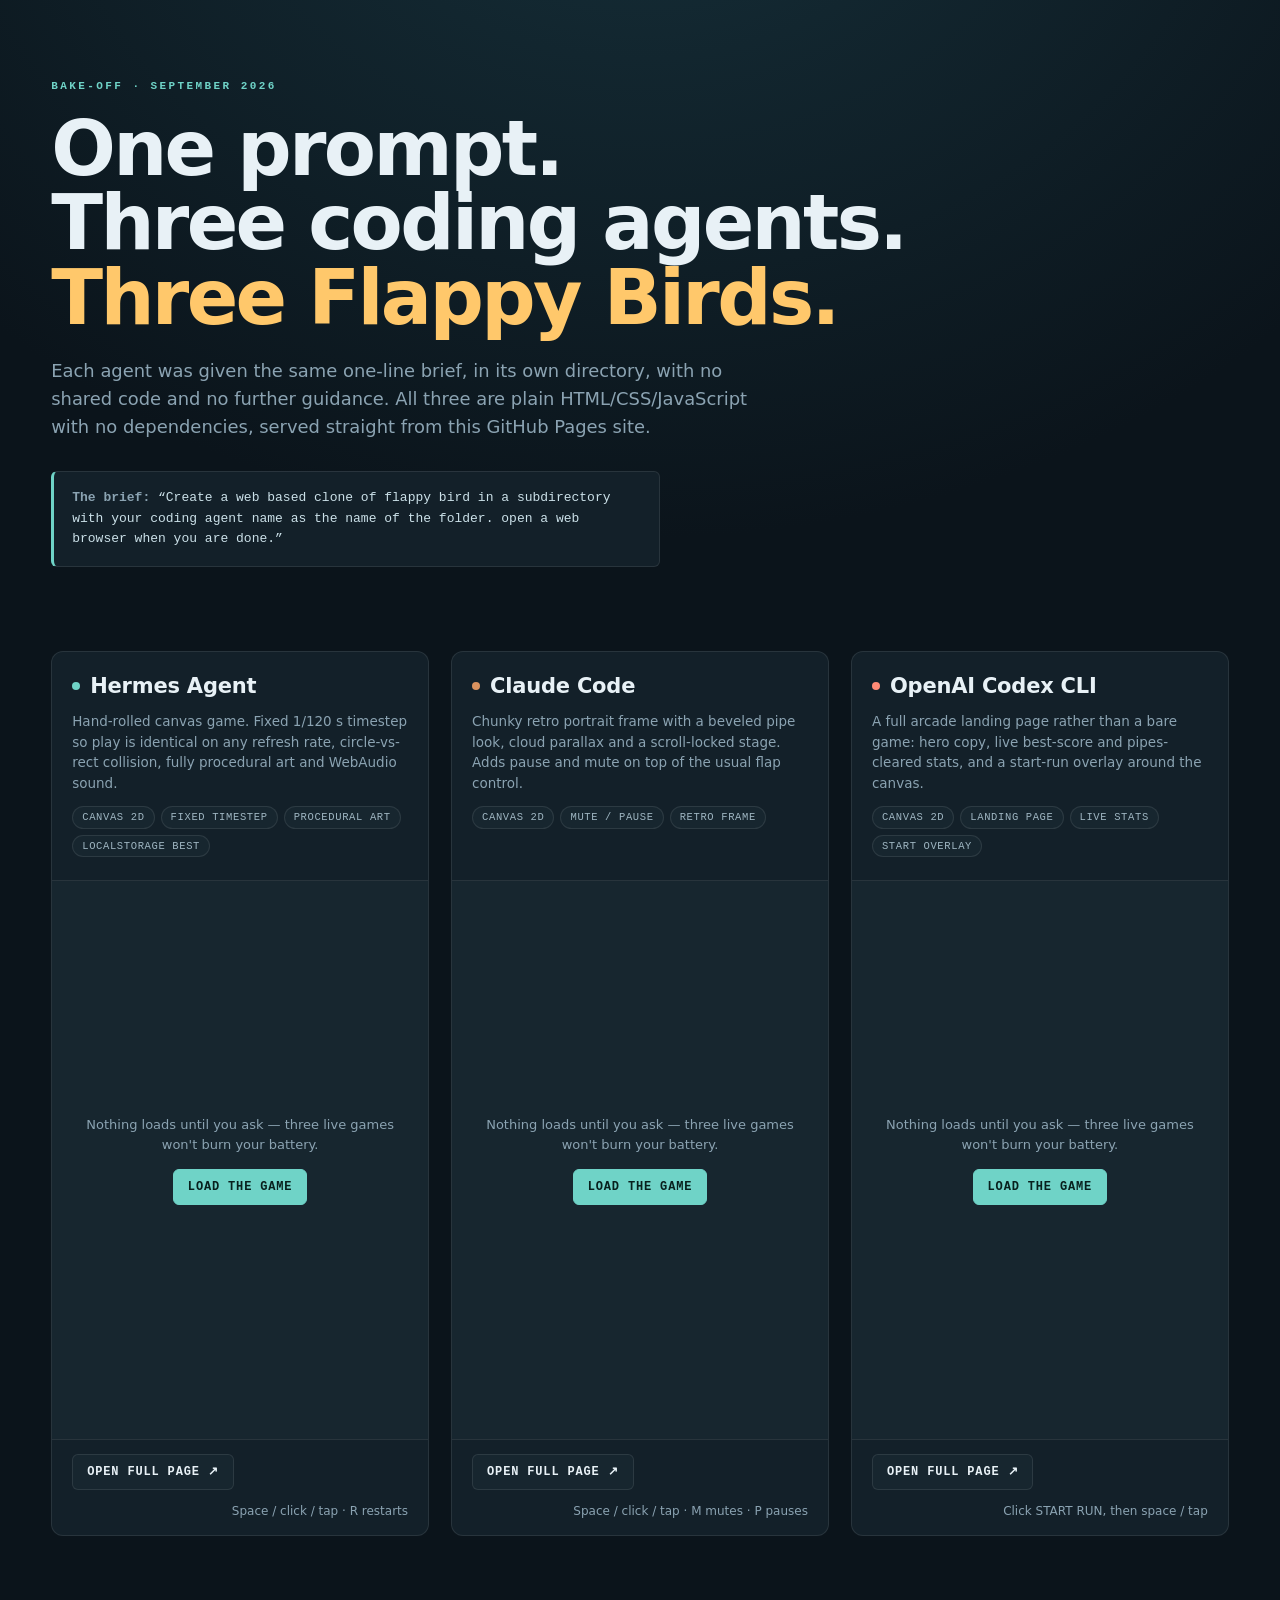
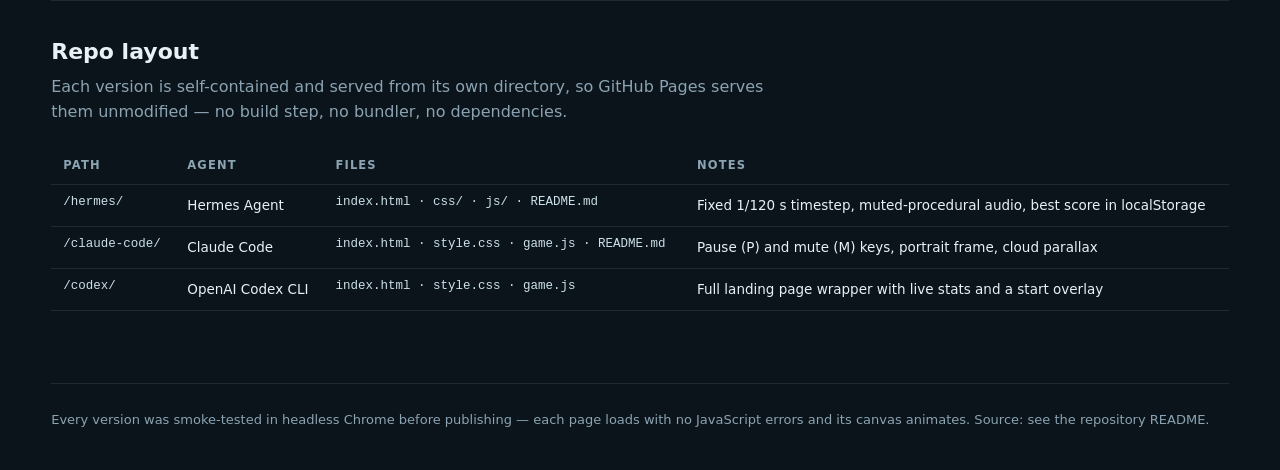
==== commit b377cee7: "Align landing-page cards so all three game frames start at the same height Reserve two tag rows and " ====
--- a/index.html
+++ b/index.html
@@ -71,13 +71,14 @@
     border-radius: 12px;
     overflow: hidden;
   }
-  .card-head { padding: 18px 20px 14px; border-bottom: 1px solid var(--line); }
+  .card-head { padding: 18px 20px 14px; border-bottom: 1px solid var(--line); min-height: 214px; }
   .card-head h2 { margin: 0; font-size: 21px; letter-spacing: -.01em; display: flex; align-items: center; gap: 10px; }
   .card-head h2 .dot { width: 8px; height: 8px; border-radius: 50%; background: var(--accent); flex: none; }
   .card.claude-code h2 .dot { background: #d9925f; }
   .card.codex h2 .dot { background: #ff8a75; }
   .card-head p { margin: 8px 0 0; color: var(--muted); font-size: 13.5px; }
-  .tags { display: flex; flex-wrap: wrap; gap: 6px; margin: 12px 0 0; }
+  /* reserve two tag rows so every stage starts at the same height */
+  .tags { display: flex; flex-wrap: wrap; gap: 6px; margin: 12px 0 0; min-height: 60px; align-content: flex-start; }
   .tag {
     font: 500 10.5px/1 ui-monospace, "SF Mono", Menlo, Consolas, monospace;
     letter-spacing: .06em; text-transform: uppercase;
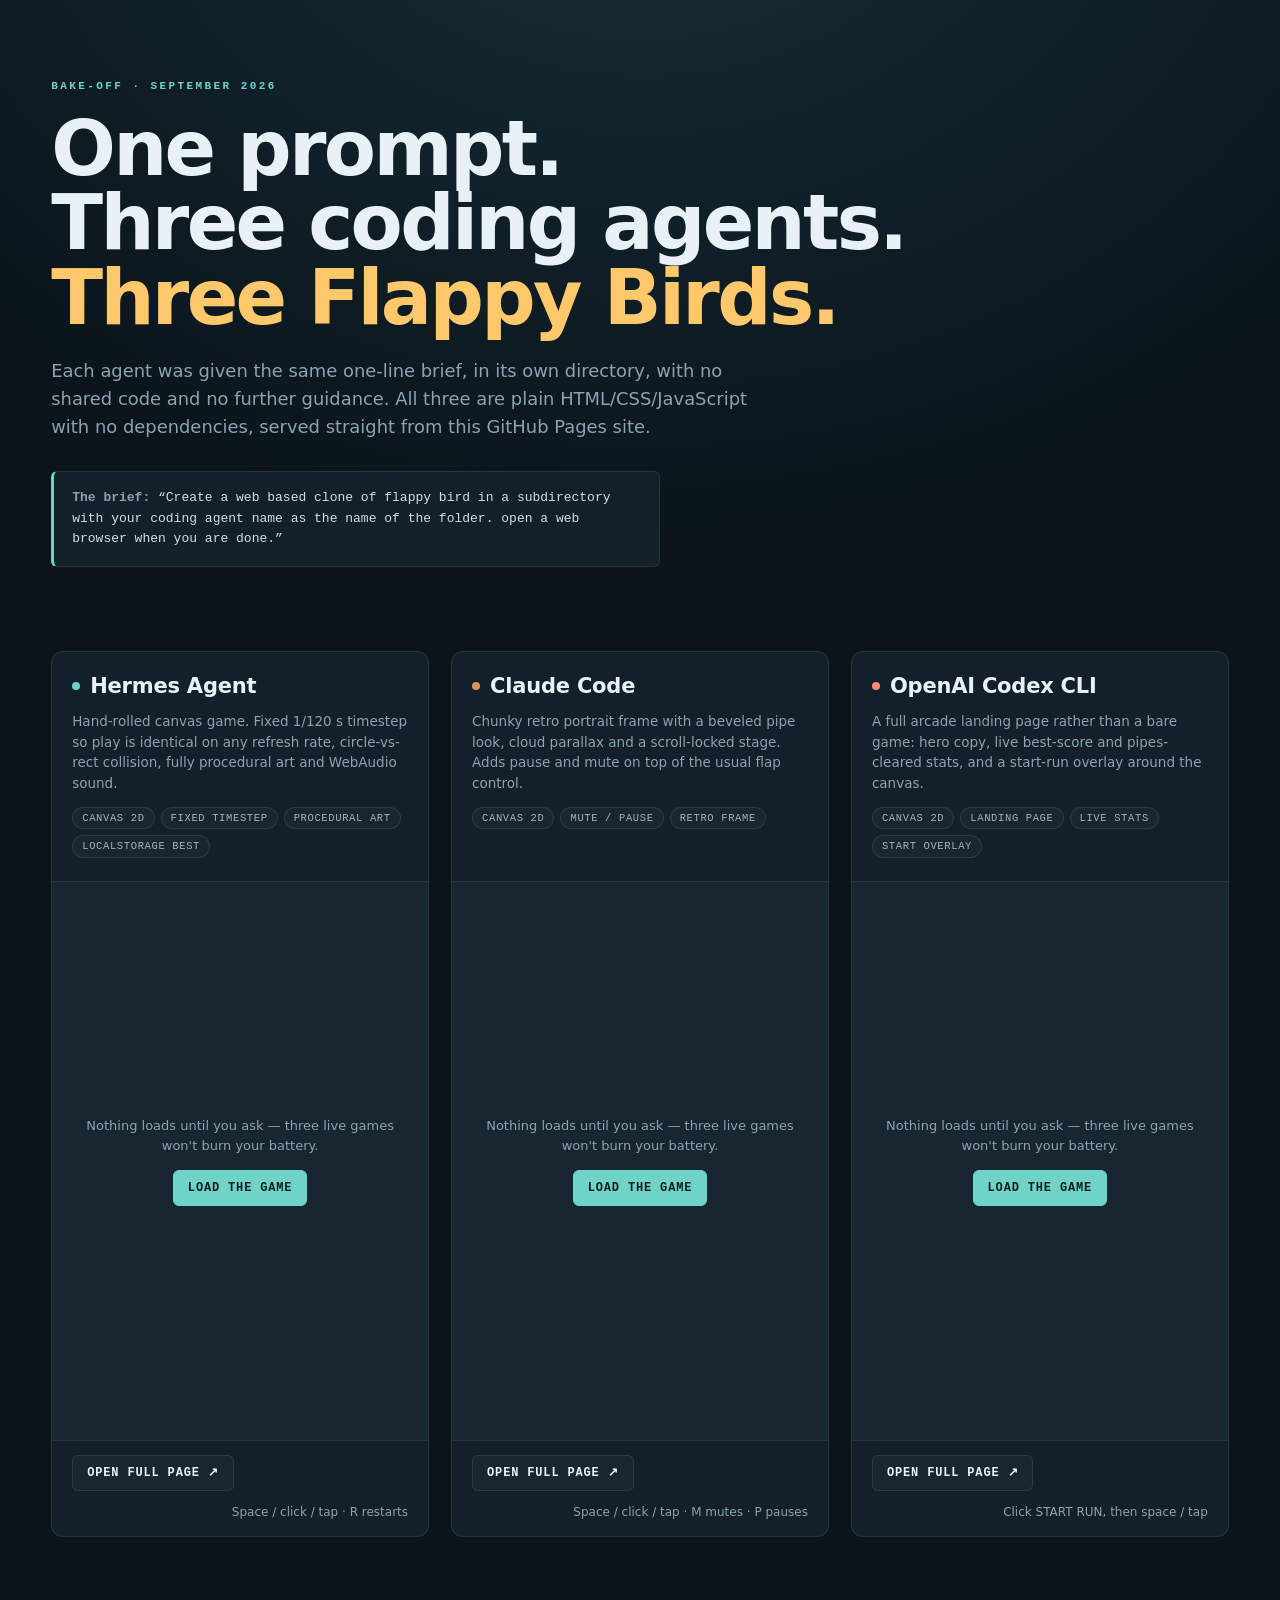
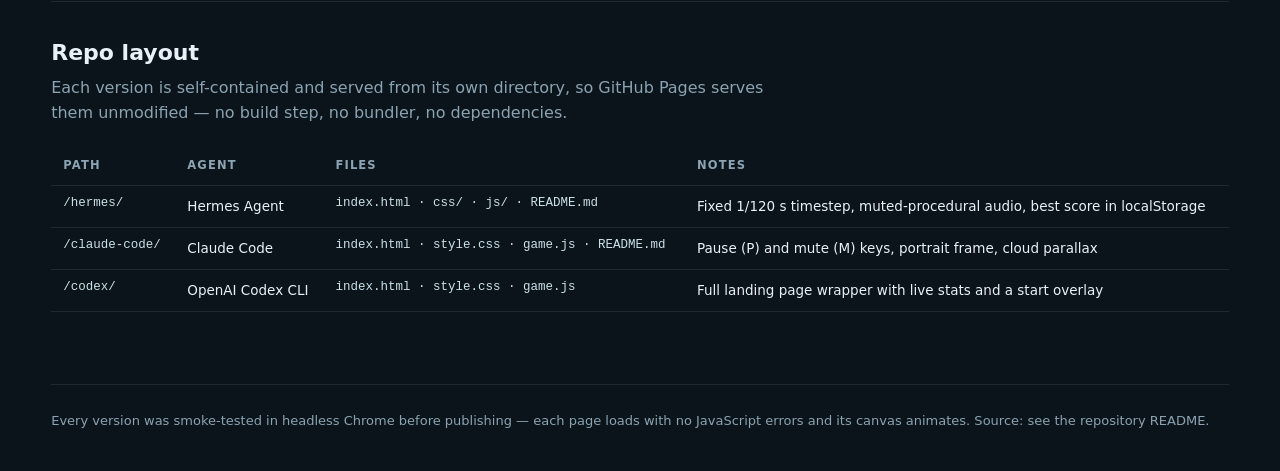
==== commit 2c07ada1: "Reserve a fixed description height so all three card stages align The Hermes description wrapped to " ====
--- a/index.html
+++ b/index.html
@@ -71,13 +71,14 @@
     border-radius: 12px;
     overflow: hidden;
   }
-  .card-head { padding: 18px 20px 14px; border-bottom: 1px solid var(--line); min-height: 214px; }
+  .card-head { padding: 18px 20px 14px; border-bottom: 1px solid var(--line); min-height: 230px; display: flex; flex-direction: column; }
   .card-head h2 { margin: 0; font-size: 21px; letter-spacing: -.01em; display: flex; align-items: center; gap: 10px; }
   .card-head h2 .dot { width: 8px; height: 8px; border-radius: 50%; background: var(--accent); flex: none; }
   .card.claude-code h2 .dot { background: #d9925f; }
   .card.codex h2 .dot { background: #ff8a75; }
-  .card-head p { margin: 8px 0 0; color: var(--muted); font-size: 13.5px; }
-  /* reserve two tag rows so every stage starts at the same height */
+  /* reserve four description lines and two tag rows so every stage starts
+     at the same height regardless of how much copy a card carries */
+  .card-head p { margin: 8px 0 0; color: var(--muted); font-size: 13.5px; min-height: 84px; }
   .tags { display: flex; flex-wrap: wrap; gap: 6px; margin: 12px 0 0; min-height: 60px; align-content: flex-start; }
   .tag {
     font: 500 10.5px/1 ui-monospace, "SF Mono", Menlo, Consolas, monospace;
